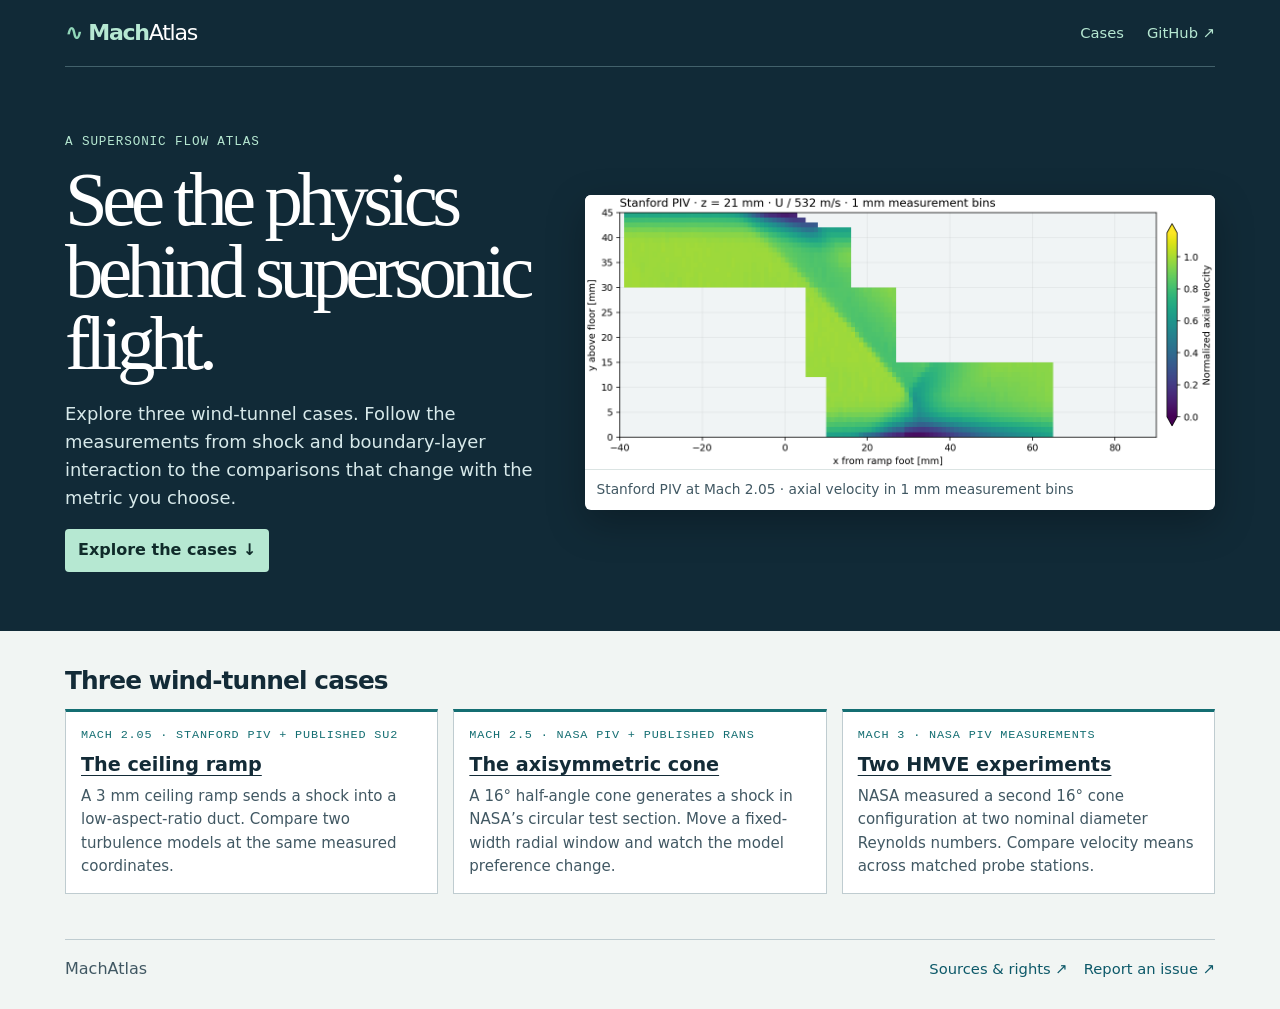
==== site/index.html @ 925806be "Release MachAtlas with three reproducible wind-tunnel cases" ====
<!doctype html>
<html lang="en"><head><meta charset="utf-8"><meta name="viewport" content="width=device-width, initial-scale=1">
<meta name="description" content="Three supersonic wind-tunnel cases with measured flow views and reproducible comparisons."><title>MachAtlas</title>
<link rel="stylesheet" href="style.css"><script type="module" src="atlas.mjs"></script></head>
<body><a class="skip" href="#main">Skip to content</a><header class="dark"><div class="wrap bar"><a class="brand" href="./"><b>∿</b>Mach<span>Atlas</span></a><nav aria-label="Primary"><a href="./#cases">Cases</a><a href="https://github.com/hengyuhang61-creator/machatlas">GitHub ↗</a></nav></div></header>
<main id="main"><section class="dark"><div class="wrap hero"><div><p class="kicker">A supersonic flow atlas</p><h1>See the physics behind supersonic flight.</h1><p class="lede">Explore three wind-tunnel cases. Follow the measurements from shock and boundary-layer interaction to the comparisons that change with the metric you choose.</p><a class="cta" href="#cases">Explore the cases ↓</a></div>
<figure><img src="figures/ramp.png" alt="Measured axial velocity from the Mach 2.05 Stanford wind-tunnel PIV plane"><figcaption>Stanford PIV at Mach 2.05 · axial velocity in 1 mm measurement bins</figcaption></figure></div></section>
<section id="cases" class="wrap gallery"><h2>Three wind-tunnel cases</h2><div class="cards"><article class="card"><p class="kicker">Mach 2.05 · Stanford PIV + published SU2</p><h3><a href="ramp.html">The ceiling ramp</a></h3><p>A 3 mm ceiling ramp sends a shock into a low-aspect-ratio duct. Compare two turbulence models at the same measured coordinates.</p></article>
<article class="card"><p class="kicker">Mach 2.5 · NASA PIV + published RANS</p><h3><a href="cone.html">The axisymmetric cone</a></h3><p>A 16° half-angle cone generates a shock in NASA’s circular test section. Move a fixed-width radial window and watch the model preference change.</p></article>
<article class="card"><p class="kicker">Mach 3 · NASA PIV measurements</p><h3><a href="hmve.html">Two HMVE experiments</a></h3><p>NASA measured a second 16° cone configuration at two nominal diameter Reynolds numbers. Compare velocity means across matched probe stations.</p></article></div></section></main>
<footer class="wrap footer"><span>MachAtlas</span><a href="https://github.com/hengyuhang61-creator/machatlas/blob/v0.1.0/SOURCES.md">Sources &amp; rights ↗</a><a href="https://github.com/hengyuhang61-creator/machatlas/issues/new">Report an issue ↗</a></footer></body></html>
---- site/style.css ----
:root{--ink:#132b37;--muted:#415863;--paper:#f1f5f3;--line:#bfccd0;--blue:#0d5969;--teal:#146e72;--orange:#b44f20;--night:#112a37;--mint:#b6e8d2;--mono:ui-monospace,Consolas,monospace}
*{box-sizing:border-box}html{scroll-behavior:smooth}
body{margin:0;background:var(--paper);color:var(--ink);font:16px/1.55 system-ui,sans-serif}a{color:var(--blue);text-underline-offset:.22em}
:focus-visible{outline:2px solid #be6316;outline-offset:4px}
.wrap{width:min(1150px,calc(100% - 58px));margin-inline:auto}.dark{background:var(--night);color:white}
.bar,.footer{display:flex;justify-content:space-between;align-items:center;gap:16px}
.bar{height:67px;border-bottom:1px solid #42616b}.bar a{color:var(--mint)}
.brand{font-size:1.38rem;font-weight:850;text-decoration:none;letter-spacing:-.058em}.brand span{font-weight:450;color:white}.brand b{color:#91d6b9;margin-right:6px}
nav{display:flex;gap:23px}nav a,.footer a{font-size:.92rem;text-decoration:none}nav a:hover,.footer a:hover{text-decoration:underline}
h1,h2,h3,p,figure{margin-top:0}h1{font-family:Georgia,serif;font-weight:500;font-size:clamp(3rem,6vw,5.5rem);letter-spacing:-.071em;line-height:.94;margin-bottom:20px}
h2{font-size:1.55rem;letter-spacing:-.035em;margin-bottom:9px}h3{font-size:1.2rem;line-height:1.3;margin-bottom:7px}
.hero{display:grid;grid-template-columns:.86fr 1.14fr;gap:44px;padding:66px 0 59px;align-items:center}
.kicker{font:.79rem/1.4 var(--mono);letter-spacing:.07em;text-transform:uppercase;color:var(--teal);margin-bottom:13px}.dark .kicker{color:var(--mint)}
.lede{font-size:1.12rem;color:var(--muted);max-width:56ch}.dark .lede{color:#d7e9ea}
.cta{display:inline-block;background:var(--mint);color:#102b2a;text-decoration:none;font-weight:800;border-radius:4px;padding:9px 13px}
figure{margin-inline:0;margin-bottom:0}img{max-width:100%;display:block}.hero figure{background:white;color:var(--ink);border-radius:6px;overflow:hidden;box-shadow:0 13px 38px #0004}.hero figure img{width:100%}
figcaption{color:var(--muted);font-size:.86rem;padding:9px 0}.hero figcaption{padding:9px 12px;border-top:1px solid #dbe4e3}
.gallery{padding:31px 0 21px}.cards{display:grid;grid-template-columns:repeat(3,1fr);gap:15px}
.card{padding:15px;border:1px solid var(--line);border-top:3px solid var(--teal);background:#fff}
.card p{color:var(--muted);font-size:.94rem;margin-bottom:0}.card .kicker{color:var(--teal);font-size:.74rem;margin-bottom:9px}.card h3 a{color:var(--ink)}
.case{max-width:900px;padding-top:42px}.case .kicker{margin-bottom:10px}.case h1{font-size:clamp(2.8rem,6vw,4.5rem)}.case .lede{max-width:65ch}
.case figure{border:1px solid var(--line);background:white;padding:9px;margin:20px 0}.case figure a img{width:100%}.case figure figcaption{padding:7px 5px 0}
.case section{margin:23px 0}.case p{max-width:77ch}
.controls{display:flex;align-items:center;gap:11px 17px;flex-wrap:wrap;margin-bottom:14px}
.controls label{display:flex;align-items:center;gap:7px;font-size:.87rem;flex-wrap:wrap}
select{font:inherit;color:var(--ink);padding:5px 7px;border:1px solid #7e989d;background:white;border-radius:4px}
.lab{background:#e5eeeb;border:1px solid var(--line);padding:17px}
.lab h2{font-size:1.28rem}.lab p{font-size:.92rem;margin-bottom:11px}
.bars{margin:13px 0;display:grid;gap:9px}.row{display:grid;grid-template-columns:minmax(59px,95px) 1fr 63px;gap:8px;align-items:center;font-size:.85rem}
.track{height:12px;background:#cbdad9;border-radius:2px}.track i{display:block;height:100%;background:var(--teal);border-radius:2px}
.row:nth-child(2) .track i{background:var(--orange)}.number{text-align:right;font-family:var(--mono)}
output{display:block;min-height:1.5em;font-weight:740;color:#153c42}
code{font-family:var(--mono);font-size:.94em}.footer{padding:17px 0 27px;margin-top:24px;border-top:1px solid var(--line);color:var(--muted);flex-wrap:wrap}.footer span{margin-right:auto}
.skip{position:absolute;top:-90px;left:8px;padding:6px;background:white}.skip:focus{top:8px}
@media(max-width:790px){.hero{grid-template-columns:1fr;gap:22px;padding:46px 0 30px}.cards{grid-template-columns:1fr}.bar{height:58px}}
@media(max-width:480px){.wrap{width:calc(100% - 30px)}nav{gap:12px}.case{padding-top:26px}.lab{padding:12px}.row{grid-template-columns:68px 1fr 55px}}
@media(prefers-reduced-motion:reduce){html{scroll-behavior:auto}}
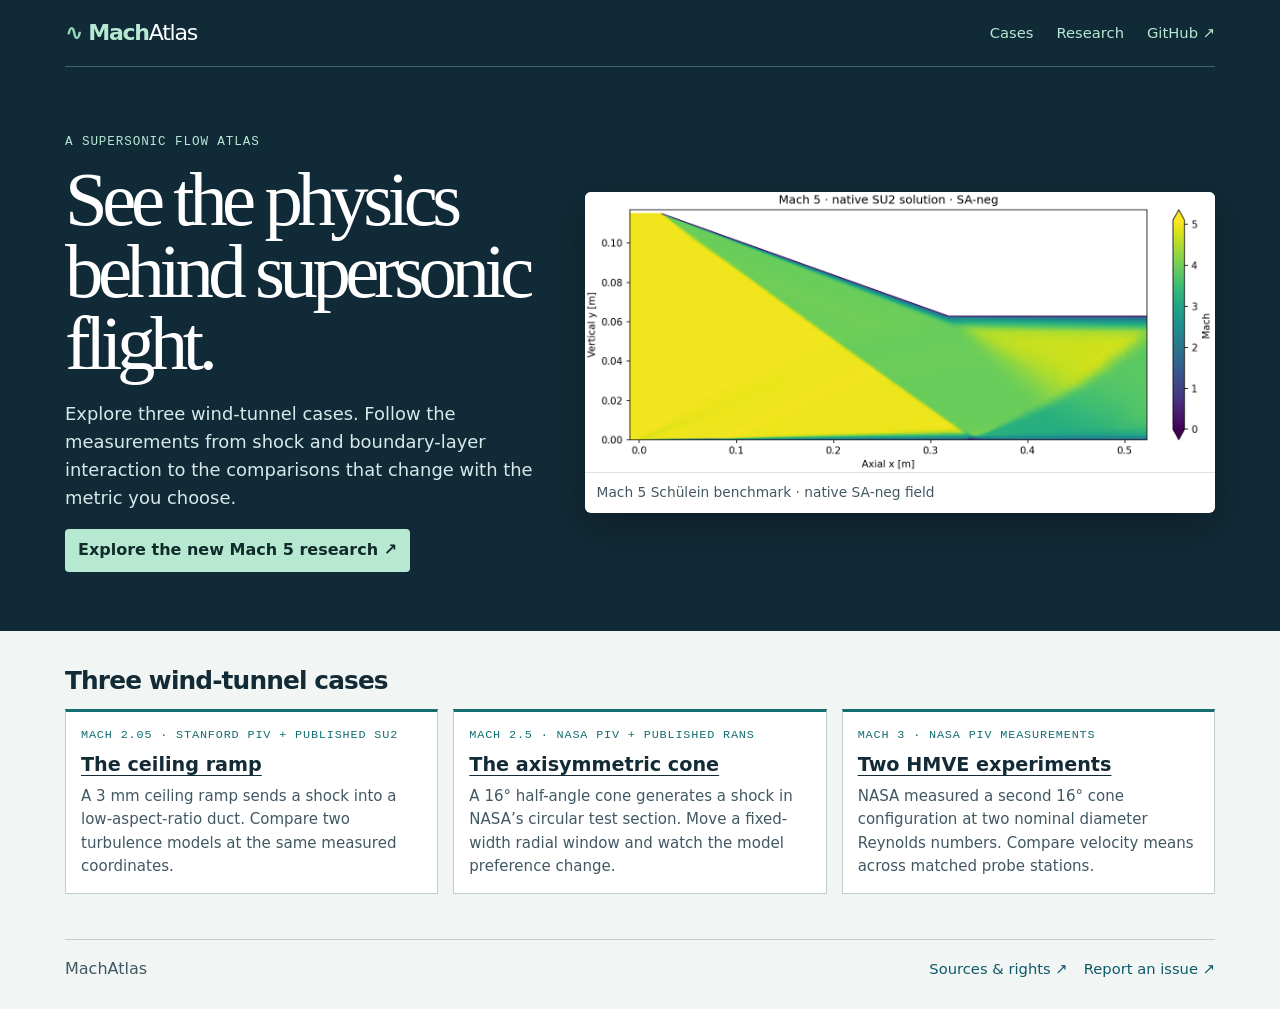
==== commit ceb30643: "Publish native SU2 shock interaction study" ====
--- a/site/index.html
+++ b/site/index.html
@@ -2,9 +2,9 @@
 <html lang="en"><head><meta charset="utf-8"><meta name="viewport" content="width=device-width, initial-scale=1">
 <meta name="description" content="Three supersonic wind-tunnel cases with measured flow views and reproducible comparisons."><title>MachAtlas</title>
 <link rel="stylesheet" href="style.css"><script type="module" src="atlas.mjs"></script></head>
-<body><a class="skip" href="#main">Skip to content</a><header class="dark"><div class="wrap bar"><a class="brand" href="./"><b>∿</b>Mach<span>Atlas</span></a><nav aria-label="Primary"><a href="./#cases">Cases</a><a href="https://github.com/hengyuhang61-creator/machatlas">GitHub ↗</a></nav></div></header>
-<main id="main"><section class="dark"><div class="wrap hero"><div><p class="kicker">A supersonic flow atlas</p><h1>See the physics behind supersonic flight.</h1><p class="lede">Explore three wind-tunnel cases. Follow the measurements from shock and boundary-layer interaction to the comparisons that change with the metric you choose.</p><a class="cta" href="#cases">Explore the cases ↓</a></div>
-<figure><img src="figures/ramp.png" alt="Measured axial velocity from the Mach 2.05 Stanford wind-tunnel PIV plane"><figcaption>Stanford PIV at Mach 2.05 · axial velocity in 1 mm measurement bins</figcaption></figure></div></section>
+<body><a class="skip" href="#main">Skip to content</a><header class="dark"><div class="wrap bar"><a class="brand" href="./"><b>∿</b>Mach<span>Atlas</span></a><nav aria-label="Primary"><a href="./#cases">Cases</a><a href="research.html">Research</a><a href="https://github.com/hengyuhang61-creator/machatlas">GitHub ↗</a></nav></div></header>
+<main id="main"><section class="dark"><div class="wrap hero"><div><p class="kicker">A supersonic flow atlas</p><h1>See the physics behind supersonic flight.</h1><p class="lede">Explore three wind-tunnel cases. Follow the measurements from shock and boundary-layer interaction to the comparisons that change with the metric you choose.</p><a class="cta" href="research.html">Explore the new Mach 5 research ↗</a></div>
+<figure><img src="figures/native/m5-hero.png" alt="New native SU2 calculation of Mach 5 shock impingement on a flat plate"><figcaption>Mach 5 Schülein benchmark · native SA-neg field</figcaption></figure></div></section>
 <section id="cases" class="wrap gallery"><h2>Three wind-tunnel cases</h2><div class="cards"><article class="card"><p class="kicker">Mach 2.05 · Stanford PIV + published SU2</p><h3><a href="ramp.html">The ceiling ramp</a></h3><p>A 3 mm ceiling ramp sends a shock into a low-aspect-ratio duct. Compare two turbulence models at the same measured coordinates.</p></article>
 <article class="card"><p class="kicker">Mach 2.5 · NASA PIV + published RANS</p><h3><a href="cone.html">The axisymmetric cone</a></h3><p>A 16° half-angle cone generates a shock in NASA’s circular test section. Move a fixed-width radial window and watch the model preference change.</p></article>
 <article class="card"><p class="kicker">Mach 3 · NASA PIV measurements</p><h3><a href="hmve.html">Two HMVE experiments</a></h3><p>NASA measured a second 16° cone configuration at two nominal diameter Reynolds numbers. Compare velocity means across matched probe stations.</p></article></div></section></main>
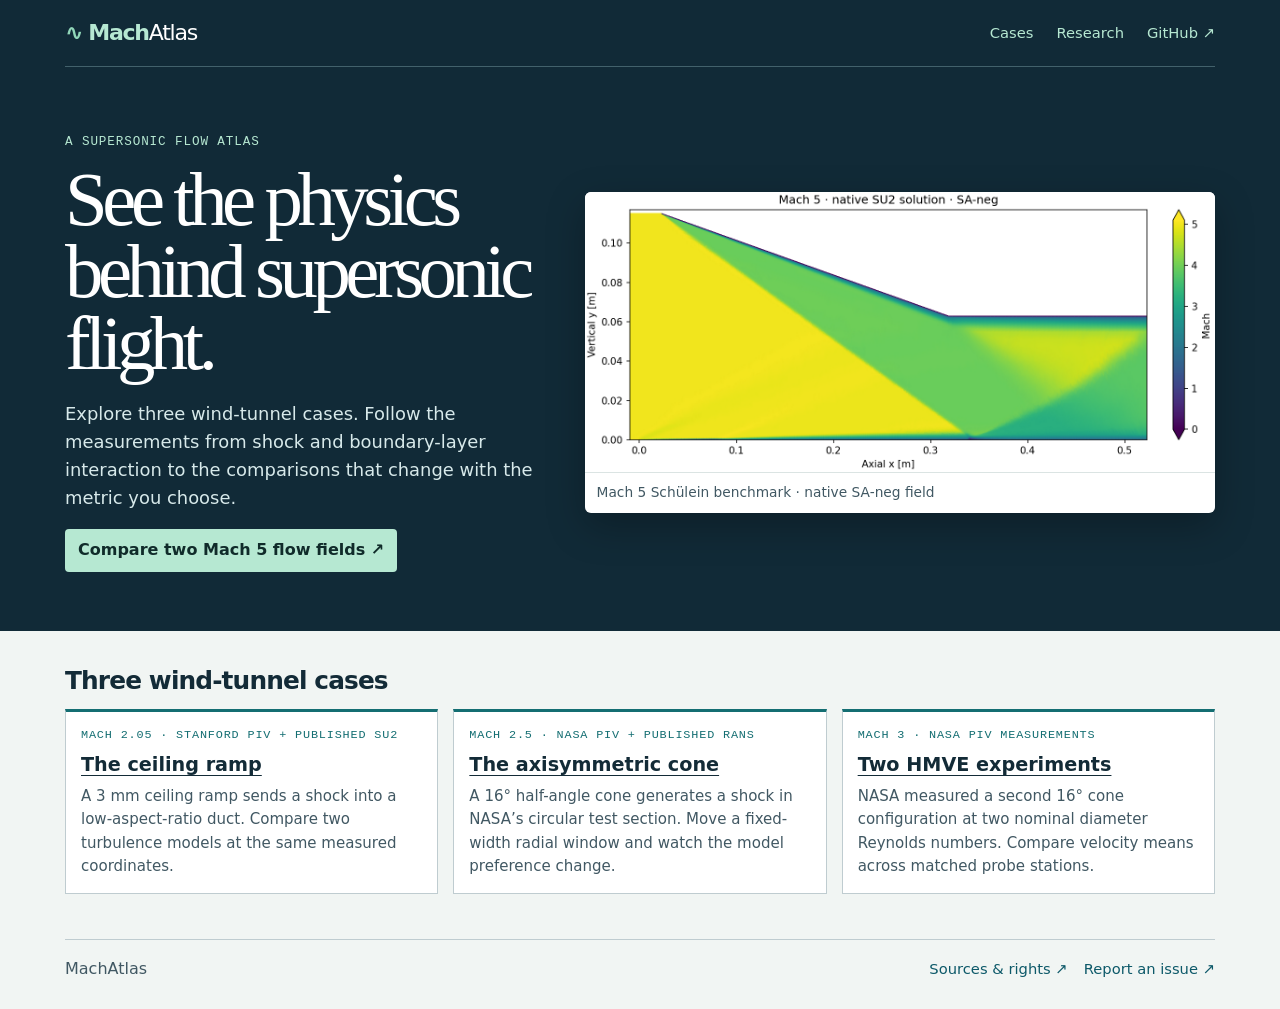
==== commit 804c4478: "Isolate the Mach 5 SST separation discrepancy and publish matched fields" ====
--- a/site/index.html
+++ b/site/index.html
@@ -3,7 +3,7 @@
 <meta name="description" content="Three supersonic wind-tunnel cases with measured flow views and reproducible comparisons."><title>MachAtlas</title>
 <link rel="stylesheet" href="style.css"><script type="module" src="atlas.mjs"></script></head>
 <body><a class="skip" href="#main">Skip to content</a><header class="dark"><div class="wrap bar"><a class="brand" href="./"><b>∿</b>Mach<span>Atlas</span></a><nav aria-label="Primary"><a href="./#cases">Cases</a><a href="research.html">Research</a><a href="https://github.com/hengyuhang61-creator/machatlas">GitHub ↗</a></nav></div></header>
-<main id="main"><section class="dark"><div class="wrap hero"><div><p class="kicker">A supersonic flow atlas</p><h1>See the physics behind supersonic flight.</h1><p class="lede">Explore three wind-tunnel cases. Follow the measurements from shock and boundary-layer interaction to the comparisons that change with the metric you choose.</p><a class="cta" href="research.html">Explore the new Mach 5 research ↗</a></div>
+<main id="main"><section class="dark"><div class="wrap hero"><div><p class="kicker">A supersonic flow atlas</p><h1>See the physics behind supersonic flight.</h1><p class="lede">Explore three wind-tunnel cases. Follow the measurements from shock and boundary-layer interaction to the comparisons that change with the metric you choose.</p><a class="cta" href="research.html#discrepancy">Compare two Mach 5 flow fields ↗</a></div>
 <figure><img src="figures/native/m5-hero.png" alt="New native SU2 calculation of Mach 5 shock impingement on a flat plate"><figcaption>Mach 5 Schülein benchmark · native SA-neg field</figcaption></figure></div></section>
 <section id="cases" class="wrap gallery"><h2>Three wind-tunnel cases</h2><div class="cards"><article class="card"><p class="kicker">Mach 2.05 · Stanford PIV + published SU2</p><h3><a href="ramp.html">The ceiling ramp</a></h3><p>A 3 mm ceiling ramp sends a shock into a low-aspect-ratio duct. Compare two turbulence models at the same measured coordinates.</p></article>
 <article class="card"><p class="kicker">Mach 2.5 · NASA PIV + published RANS</p><h3><a href="cone.html">The axisymmetric cone</a></h3><p>A 16° half-angle cone generates a shock in NASA’s circular test section. Move a fixed-width radial window and watch the model preference change.</p></article>
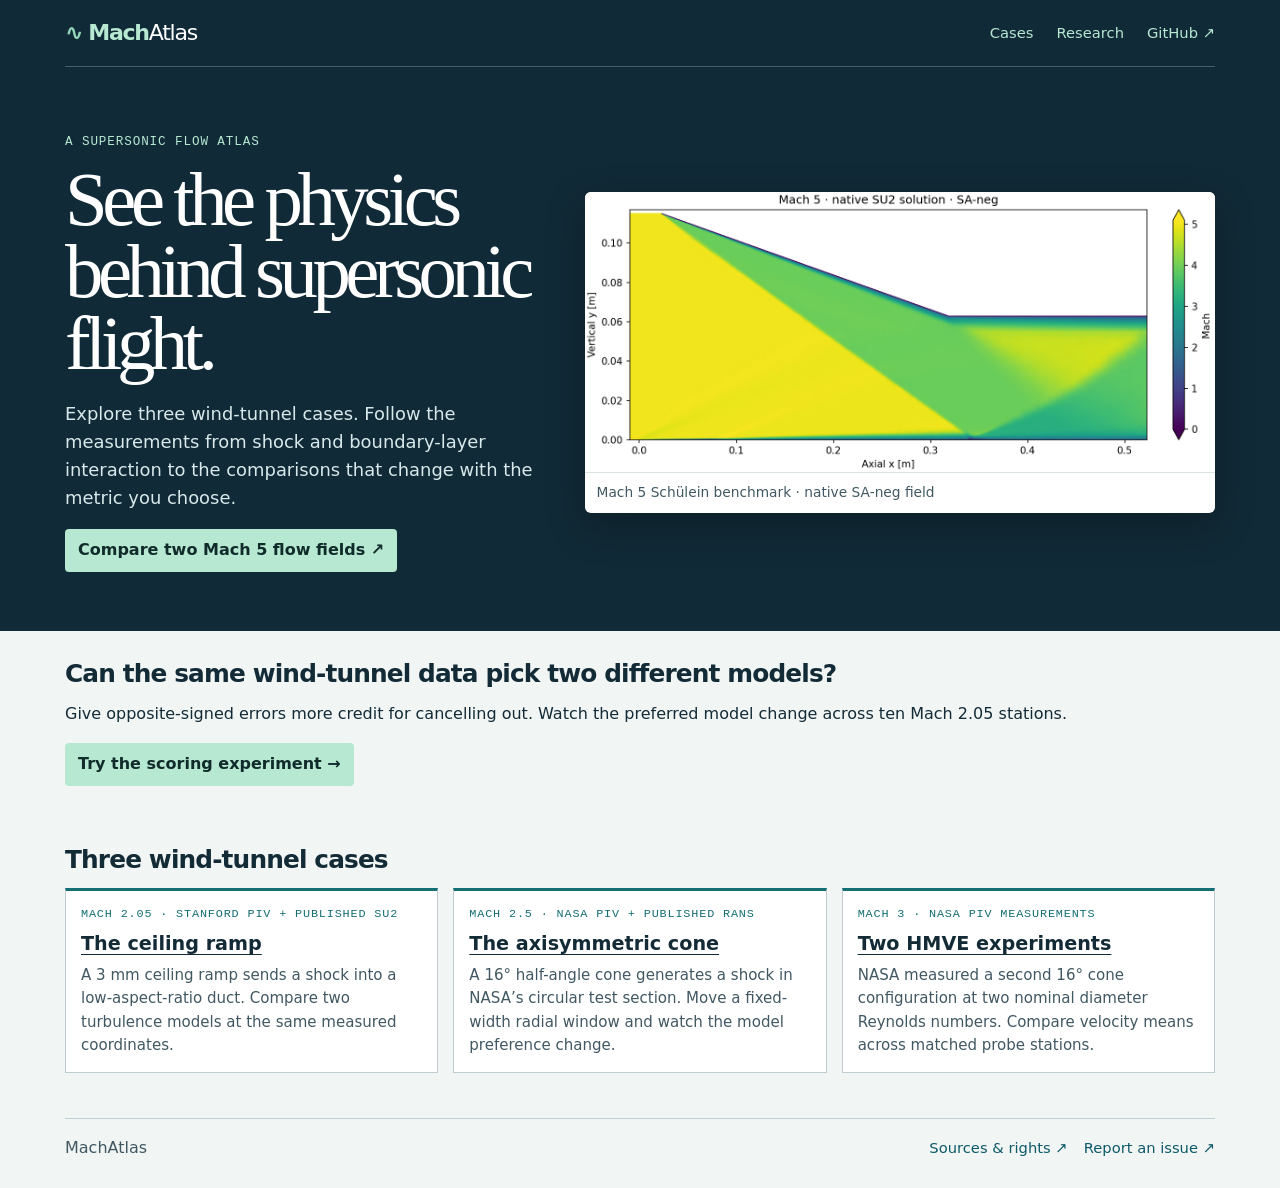
==== commit 71ec438d: "Explore error cancellation at ten measured ramp stations" ====
--- a/site/index.html
+++ b/site/index.html
@@ -5,7 +5,7 @@
 <body><a class="skip" href="#main">Skip to content</a><header class="dark"><div class="wrap bar"><a class="brand" href="./"><b>∿</b>Mach<span>Atlas</span></a><nav aria-label="Primary"><a href="./#cases">Cases</a><a href="research.html">Research</a><a href="https://github.com/hengyuhang61-creator/machatlas">GitHub ↗</a></nav></div></header>
 <main id="main"><section class="dark"><div class="wrap hero"><div><p class="kicker">A supersonic flow atlas</p><h1>See the physics behind supersonic flight.</h1><p class="lede">Explore three wind-tunnel cases. Follow the measurements from shock and boundary-layer interaction to the comparisons that change with the metric you choose.</p><a class="cta" href="research.html#discrepancy">Compare two Mach 5 flow fields ↗</a></div>
 <figure><img src="figures/native/m5-hero.png" alt="New native SU2 calculation of Mach 5 shock impingement on a flat plate"><figcaption>Mach 5 Schülein benchmark · native SA-neg field</figcaption></figure></div></section>
-<section id="cases" class="wrap gallery"><h2>Three wind-tunnel cases</h2><div class="cards"><article class="card"><p class="kicker">Mach 2.05 · Stanford PIV + published SU2</p><h3><a href="ramp.html">The ceiling ramp</a></h3><p>A 3 mm ceiling ramp sends a shock into a low-aspect-ratio duct. Compare two turbulence models at the same measured coordinates.</p></article>
+<section class="wrap feature"><h2>Can the same wind-tunnel data pick two different models?</h2><p>Give opposite-signed errors more credit for cancelling out. Watch the preferred model change across ten Mach 2.05 stations.</p><a class="cta" href="ramp.html?x=10&amp;discount=0#metric-lab">Try the scoring experiment →</a></section><section id="cases" class="wrap gallery"><h2>Three wind-tunnel cases</h2><div class="cards"><article class="card"><p class="kicker">Mach 2.05 · Stanford PIV + published SU2</p><h3><a href="ramp.html">The ceiling ramp</a></h3><p>A 3 mm ceiling ramp sends a shock into a low-aspect-ratio duct. Compare two turbulence models at the same measured coordinates.</p></article>
 <article class="card"><p class="kicker">Mach 2.5 · NASA PIV + published RANS</p><h3><a href="cone.html">The axisymmetric cone</a></h3><p>A 16° half-angle cone generates a shock in NASA’s circular test section. Move a fixed-width radial window and watch the model preference change.</p></article>
 <article class="card"><p class="kicker">Mach 3 · NASA PIV measurements</p><h3><a href="hmve.html">Two HMVE experiments</a></h3><p>NASA measured a second 16° cone configuration at two nominal diameter Reynolds numbers. Compare velocity means across matched probe stations.</p></article></div></section></main>
 <footer class="wrap footer"><span>MachAtlas</span><a href="https://github.com/hengyuhang61-creator/machatlas/blob/v0.1.0/SOURCES.md">Sources &amp; rights ↗</a><a href="https://github.com/hengyuhang61-creator/machatlas/issues/new">Report an issue ↗</a></footer></body></html>
--- a/site/style.css
+++ b/site/style.css
@@ -35,3 +35,9 @@
 @media(max-width:790px){.hero{grid-template-columns:1fr;gap:22px;padding:46px 0 30px}.cards{grid-template-columns:1fr}.bar{height:58px}}
 @media(max-width:480px){.wrap{width:calc(100% - 30px)}nav{gap:12px}.case{padding-top:26px}.lab{padding:12px}.row{grid-template-columns:68px 1fr 55px}}
 @media(prefers-reduced-motion:reduce){html{scroll-behavior:auto}}
+
+.score-lab,.feature{padding-block:24px}.score-lab{border-block:2px solid var(--teal);margin:1.5em 0}
+.score-lab h2{margin-top:0}.score-lab label{display:block;font-weight:700}.score-lab input{width:min(100%,380px);accent-color:var(--teal);vertical-align:middle}
+.score-lab button{font:inherit;cursor:pointer;padding:.4em .6em;border:1px solid #708580;border-radius:4px;background:white;color:#16383a}
+.stations{display:flex;gap:5px;flex-wrap:wrap;margin-bottom:14px}.stations [data-model="SA"]{background:#ffdfbd}.stations [data-model="SST"]{background:#cbe8e2}
+.stations [aria-pressed="true"]{outline:2px solid #153c42;outline-offset:1px}.score-lab details{margin-top:1em}.score-lab summary{cursor:pointer}
